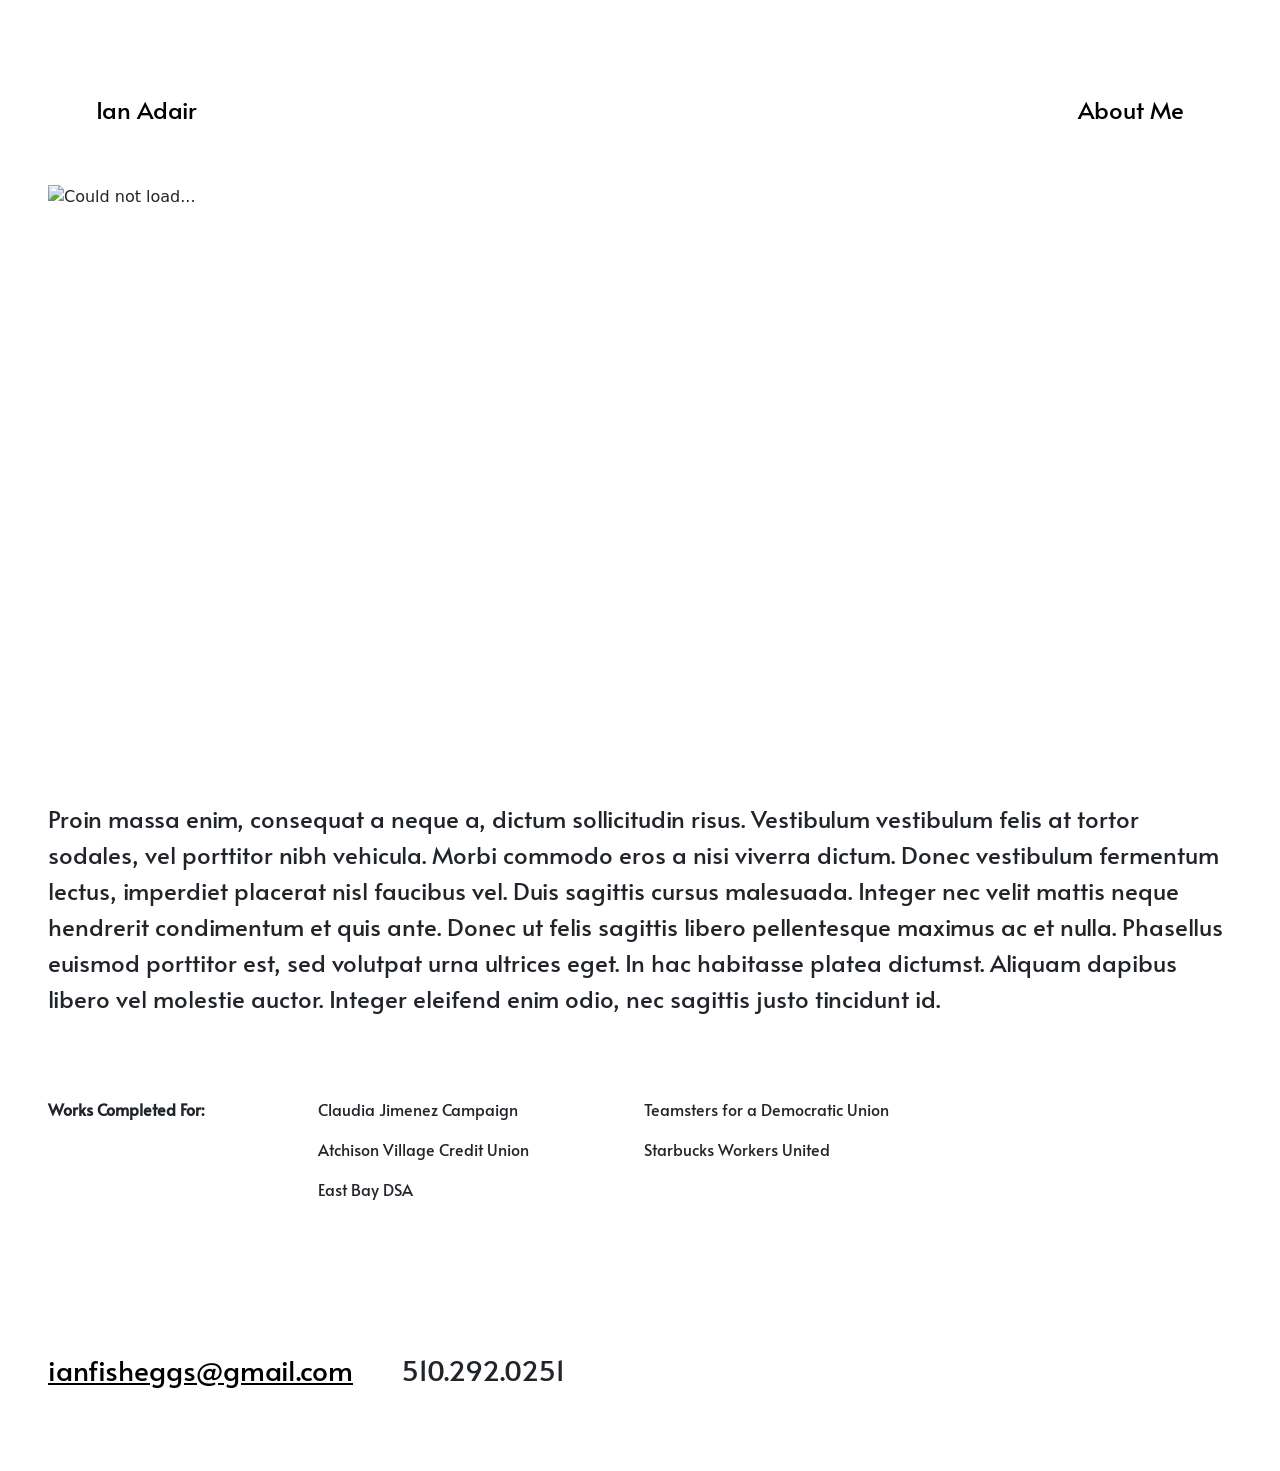
==== about-me.html @ fe826f65 "added new meta desc, worked on image swapping" ====
<!DOCTYPE html>

<html lang="en">
    <head>
        <!--Site Metadata-->
		<meta name="description" 
		content=
		"
		Born and raised in the Bay Area, Ian Adair is a principled progressive organizer with an 
		extensive education in art in addition to years of blue-collar work experience.
		"
		/>
		<meta name="keywords" content="Ian, Adair, Portfolio, About, Description, Biography, Bio"/>
		<meta name="author" content="Ian Adair"/>
		<meta property="og:site_name" content="Ian Adair"/>
		<meta property="og:title" content="Ian Adair | About Me"/>
		<meta property="og:description" 
		content=
		"
		Born and raised in the Bay Area, Ian Adair is a principled progressive organizer with an 
		extensive education in art in addition to years of blue-collar work experience.
		"/>
		<meta property="og:type" content="website"/>
		<meta property="og:url" content="https://ianadair.net"/>
		<meta property="og:image" content="https://ianadair.net/assets/me.jpeg"/>
		<meta property="og:image:type" content="image/jpg"/>
		<meta property="og:image:alt" content="Ian Adair..."/>
		<meta property="og:site_name" content="Ian Adair"/>
		<meta name="twitter:card" content="summary_large_image"/>
		<meta name="twitter:title" content="Ian Adair | About Me"/>
		<meta name="twitter:description" 
		content=
		"
		Born and raised in the Bay Area, Ian Adair is a principled progressive organizer with an 
		extensive education in art in addition to years of blue-collar work experience.
		"/>
		<meta name="twitter:image" content="https://ianadair.net/assets/me.jpeg"/>
		<meta name="twitter:url" content="https://ianadair.net"/>
		<link rel="icon" href="/assets/favicon.ico">
        <!--CSS Linking-->
		<link rel="stylesheet" type="text/css" href="/css/index.css" />
		<!--Fonts-->
		<link rel="preconnect" href="https://fonts.googleapis.com">
		<link rel="preconnect" href="https://fonts.gstatic.com" crossorigin>
		<link href="https://fonts.googleapis.com/css2?family=Alata&display=swap" rel="stylesheet">
		<title>
			Ian Adair | About Me
		</title>    
		<!--Bootstrap Imports-->
		<link href="https://cdn.jsdelivr.net/npm/bootstrap@5.3.3/dist/css/bootstrap.min.css" rel="stylesheet" integrity="sha384-QWTKZyjpPEjISv5WaRU9OFeRpok6YctnYmDr5pNlyT2bRjXh0JMhjY6hW+ALEwIH" crossorigin="anonymous">
        <!--Bootstrap Scripts-->
		<script src="https://cdn.jsdelivr.net/npm/bootstrap@5.3.3/dist/js/bootstrap.bundle.min.js" integrity="sha384-YvpcrYf0tY3lHB60NNkmXc5s9fDVZLESaAA55NDzOxhy9GkcIdslK1eN7N6jIeHz" crossorigin="anonymous"></script>
		<!--Rich Results Schema-->
		<script type="application/ld+json">
			{
				"@context": "https://schema.org",
				"@type": "ProfilePage",
				"mainEntity": {
					"@type": "Person",
					"name": "Ian Adair",
					"description": 
					"Born and raised in the Bay Area, Ian Adair is a principled progressive organizer with an 
					extensive education in art in addition to years of blue-collar work experience.",
					"image": "https://ianadair.net/assets/me.jpeg",
					"sameAs": [
					]
				}
			}
		</script>
		<!--My Scripts-->
		<script type="module" src="/js/show-on-scroll.js"></script>
    </head>
    <body class="p-5">
        <header>
            <div class="h-25 mb-5 px-5 pt-5 pb-1 text-break">
                <nav>
                    <div class="d-flex w-full">
                        <h1 class="font-text fs-4 fw-medium"><a href="/">Ian Adair</a></h1>
                        <h1 class="font-text fs-4 fw-medium ms-auto"><a href="/about-me.html">About Me</a></h1>
                    </div>
                </nav>
            </div>
        </header>
        <div class="mt-5">
            <div class="profile-image-container flex">
                <img class="profile-image h-100 object-fit-contain" src="/assets/me.jpeg" alt="Could not load..."/>
            </div>
            <div class="w-50"></div>
            <div class="py-3">
                <p class="font-text fade-in footer-text-div fs-4 fw-light">
                    Proin massa enim, consequat a neque a, dictum sollicitudin risus. Vestibulum 
                    vestibulum felis at tortor sodales, vel porttitor nibh vehicula. Morbi commodo 
                    eros a nisi viverra dictum. Donec vestibulum fermentum lectus, imperdiet placerat 
                    nisl faucibus vel. Duis sagittis cursus malesuada. Integer nec velit mattis neque 
                    hendrerit condimentum et quis ante. Donec ut felis sagittis libero pellentesque maximus 
                    ac et nulla. Phasellus euismod porttitor est, sed volutpat urna ultrices eget. In hac 
                    habitasse platea dictumst. Aliquam dapibus libero vel molestie auctor. Integer eleifend 
                    enim odio, nec sagittis justo tincidunt id.
                </p>
            </div>
            <div class="fade-in footer-text-div mt-5 h-20 w-100 d-flex flex-row">
                <div class="font-text w-20 fw-bold d-flex flex-column flex-grow-1 align-content-start">
                    Works Completed For:
                </div>
                <div class="w-20 d-flex flex-column flex-grow-1 gap-3">
                    <div class="font-text flex">Claudia Jimenez Campaign</div>
                    <div class="font-text flex">Atchison Village Credit Union</div>
                    <div class="font-text flex">East Bay DSA</div>
                </div>
                <div class="w-20 d-flex flex-column flex-grow-1 gap-3">
                    <div class="font-text flex">Teamsters for a Democratic Union</div>
                    <div class="font-text flex">Starbucks Workers United</div>
				</div>
                <div class="w-20 d-flex flex-column flex-grow-1"></div>
                <div class="w-20 d-flex flex-column flex-grow-1"></div>
            </div>
        </div>
        <footer>
			<div class="fade-in footer-text-div pt-5 pb-3 h-20 w-100 d-flex flex-row text-break justify-content-start gap-5" data-margin="10">
				<div class="d-flex flex-column flex-md-row gap-2 gap-lg-5">
					<a class="font-text text-decoration-underline fs-3 d-flex fw-lighter" href="mailto:ianfisheggs@gmail.com">
						ianfisheggs@gmail.com
					</a>
					<p class="font-text fs-3 fw-lighter d-flex">510.292.0251</p>
				</div>
			</div>
        </footer>
    </body>
</html>
---- css/index.css ----
body {
    opacity: 0;
    animation: fadeIn 0.5s ease 0.3s forwards;
}

.profile-image-container {
    width: 50% !important;
    height: 600px !important;
}

.profile-image {
    justify-self: start !important;
    display: flex;
}

.lower-container {
    margin-top: -60vh;
}

div[data-margin="10"] {
    margin-top: 100px !important;
}

.font-text {
    font-family: 'Alata', sans-serif;
    font-weight: 400;
    font-style: normal;
}

@keyframes fadeIn {
    from { opacity: 0; }
    to { opacity: 1; }
}

a {
    color: black !important;
    text-decoration: none !important;
}

.image-label {
    margin-top: -225px;
}

@media (0px <= width <= 400px) {
    .bg-image-wrapper {
        width: 100% !important;
        height: 250px !important;
    }
    .image-label {
        margin-top: -100px;
    }
}

@media (401px <= width <= 500px) {
    .bg-image-wrapper {
        width: 100% !important;
        height: 300px !important;
    }
    .image-label {
        margin-top: -150px;
    }
}

@media (500px <= width <= 768px) {
    .bg-image-wrapper {
        width: 100% !important;
        height: 500px !important;
    }
    .image-label {
        margin-top: -250px;
    }
}

@media (769px <= width <= 1200px) {
    .bg-image-wrapper {
        width: 40% !important;
        height: 300px !important;
    }
    .image-label {
        margin-top: -150;
    }
}

@media (width >= 1200px) {
    .bg-image-wrapper {
        & > .image-container {
            &[data-imgName="IAN_CONCEPT_ART_COVER"] {
                background-image: url("/assets/traditional-illustration/Amir1.png");
                background-size: 100%;
            }
            &[data-imgName="IAN_DESIGN_COVER"] {
                background-image: url("/assets/digital-illustration/IBEW\ LOCAL\ 6.png");
                background-size: 100%;
            }
            &[data-imgName="IAN_PHOTOGRAPHY_COVER"] {
                background-image: url("/assets/photography/GROUP_PICTURE.png");
                background-size: 100%;
            }
        }
    }
}

.bg-image-wrapper {
    height: 60vh;
    border: 1px solid black;
    width: 500px;
    transition: opacity 0.2s ease-in-out;

    & h1 {
        opacity: 0;
    }

    & > a.image-link > div {
        opacity: 1;
    }

    &:hover {
        & > a.image-link > div {
            transition: opacity 0.2s ease-in-out;
            opacity: 0;
        }
        & h1 {
            opacity: 1;
        }
    }
}

.footer-text-div {
    transition: opacity 1s ease-in-out;
}

@keyframes cycle {
  0%   { opacity: 1; }
  20%  { opacity: 0; }
  100%  { opacity: 0; }
}

cycle-item:nth-child(1) {
    animation: cycle 1.5s linear infinite 0s;
}
cycle-item:nth-child(2) {
    animation: cycle 1.5s linear infinite 0.3s;
}
cycle-item:nth-child(3) {
    animation: cycle 1.5s linear infinite 0.6s;
}
cycle-item:nth-child(4) {
    animation: cycle 1.5s linear infinite 0.9s;
}
cycle-item:nth-child(5) {
    animation: cycle 1.5s linear infinite 1.2s;
}

.image-container {
    width: 100% !important;
    height: 100% !important;
    opacity: 0;
    background-repeat: no-repeat;
    background-position: center;
    background-color: rgba(254, 254, 254, 1);
    cursor: pointer;

    &[data-imgName="IAN_CONCEPT_ART_COVER_1"] {
        background-image: url("/assets/traditional-illustration/Amir1.png");
        background-size: 100%;
    }
    &[data-imgName="IAN_CONCEPT_ART_COVER_2"] {
        background-image: url("/assets/traditional-illustration/Amir\ on\ rock.png");
        background-size: 100%;
    }
    &[data-imgName="IAN_CONCEPT_ART_COVER_3"] {
        background-image: url("/assets/traditional-illustration/IMG_1683.png");
        background-size: 100%;
    }
    &[data-imgName="IAN_CONCEPT_ART_COVER_4"] {
        background-image: url("/assets/traditional-illustration/IMG_1688.png");
        background-size: 100%;
    }
    &[data-imgName="IAN_CONCEPT_ART_COVER_5"] {
        background-image: url("/assets/traditional-illustration/A\,B\,C.png");
        background-size: 100%;
    }
    &[data-imgName="IAN_DESIGN_COVER"] {
        background-image: url("/assets/digital-illustration/IBEW\ LOCAL\ 6.png");
        background-size: 100%;
    }
    &[data-imgName="IAN_PHOTOGRAPHY_COVER"] {
        background-image: url("/assets/photography/GROUP_PICTURE.png");
        background-size: 100%;
    }
}
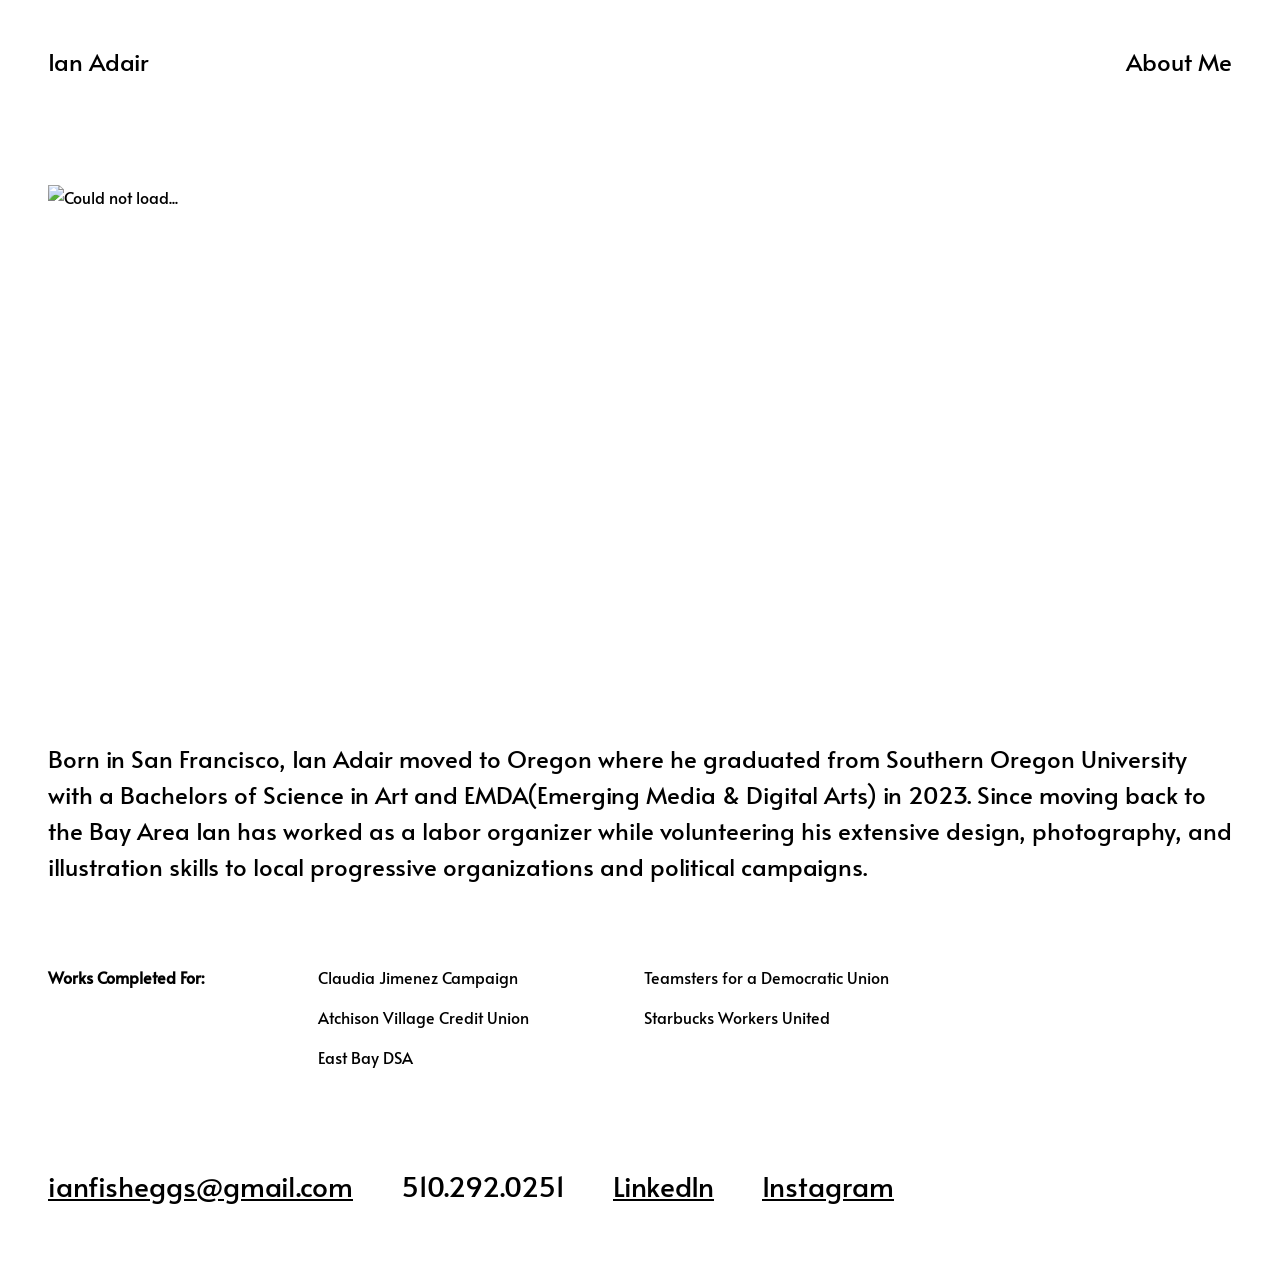
==== commit 52c05782: "got animations for covers working, refactored css" ====
--- a/about-me.html
+++ b/about-me.html
@@ -63,6 +63,8 @@
 					extensive education in art in addition to years of blue-collar work experience.",
 					"image": "https://ianadair.net/assets/me.jpeg",
 					"sameAs": [
+						"https://www.linkedin.com/in/ian-adair-78143824a/",
+						"https://www.instagram.com/loyalaumortstudio/"
 					]
 				}
 			}
@@ -70,7 +72,7 @@
 		<!--My Scripts-->
 		<script type="module" src="/js/show-on-scroll.js"></script>
     </head>
-    <body class="p-5">
+    <body>
         <header>
             <div class="h-25 mb-5 px-5 pt-5 pb-1 text-break">
                 <nav>
@@ -81,47 +83,53 @@
                 </nav>
             </div>
         </header>
-        <div class="mt-5">
-            <div class="profile-image-container flex">
-                <img class="profile-image h-100 object-fit-contain" src="/assets/me.jpeg" alt="Could not load..."/>
-            </div>
-            <div class="w-50"></div>
-            <div class="py-3">
-                <p class="font-text fade-in footer-text-div fs-4 fw-light">
-                    Proin massa enim, consequat a neque a, dictum sollicitudin risus. Vestibulum 
-                    vestibulum felis at tortor sodales, vel porttitor nibh vehicula. Morbi commodo 
-                    eros a nisi viverra dictum. Donec vestibulum fermentum lectus, imperdiet placerat 
-                    nisl faucibus vel. Duis sagittis cursus malesuada. Integer nec velit mattis neque 
-                    hendrerit condimentum et quis ante. Donec ut felis sagittis libero pellentesque maximus 
-                    ac et nulla. Phasellus euismod porttitor est, sed volutpat urna ultrices eget. In hac 
-                    habitasse platea dictumst. Aliquam dapibus libero vel molestie auctor. Integer eleifend 
-                    enim odio, nec sagittis justo tincidunt id.
-                </p>
-            </div>
-            <div class="fade-in footer-text-div mt-5 h-20 w-100 d-flex flex-row">
-                <div class="font-text w-20 fw-bold d-flex flex-column flex-grow-1 align-content-start">
-                    Works Completed For:
-                </div>
-                <div class="w-20 d-flex flex-column flex-grow-1 gap-3">
-                    <div class="font-text flex">Claudia Jimenez Campaign</div>
-                    <div class="font-text flex">Atchison Village Credit Union</div>
-                    <div class="font-text flex">East Bay DSA</div>
-                </div>
-                <div class="w-20 d-flex flex-column flex-grow-1 gap-3">
-                    <div class="font-text flex">Teamsters for a Democratic Union</div>
-                    <div class="font-text flex">Starbucks Workers United</div>
+		<main>
+			<div class="p-5 mt-5">
+				<div class="profile-image-container flex">
+					<img class="profile-image d-flex h-100 object-fit-contain" src="/assets/me.jpeg" alt="Could not load..."/>
 				</div>
-                <div class="w-20 d-flex flex-column flex-grow-1"></div>
-                <div class="w-20 d-flex flex-column flex-grow-1"></div>
-            </div>
-        </div>
+				<div class="w-50"></div>
+				<div class="py-3">
+					<p class="font-text fade-in footer-text-div fs-4 fw-light">
+						Born in San Francisco, Ian Adair moved to Oregon where he graduated from 
+						Southern Oregon University with a Bachelors of Science in Art and 
+						EMDA(Emerging Media & Digital Arts) in 2023. Since moving back to 
+						the Bay Area Ian has worked as a labor organizer while volunteering 
+						his extensive design, photography, and illustration skills to local 
+						progressive organizations and political campaigns.
+					</p>
+				</div>
+				<div class="fade-in footer-text-div mt-5 h-20 w-100 d-flex flex-row">
+					<div class="font-text w-20 fw-bold d-flex flex-column flex-grow-1 align-content-start">
+						Works Completed For:
+					</div>
+					<div class="w-20 d-flex flex-column flex-grow-1 gap-3">
+						<div class="font-text flex">Claudia Jimenez Campaign</div>
+						<div class="font-text flex">Atchison Village Credit Union</div>
+						<div class="font-text flex">East Bay DSA</div>
+					</div>
+					<div class="w-20 d-flex flex-column flex-grow-1 gap-3">
+						<div class="font-text flex">Teamsters for a Democratic Union</div>
+						<div class="font-text flex">Starbucks Workers United</div>
+					</div>
+					<div class="w-20 d-flex flex-column flex-grow-1"></div>
+					<div class="w-20 d-flex flex-column flex-grow-1"></div>
+				</div>
+			</div>
+		</main>
         <footer>
-			<div class="fade-in footer-text-div pt-5 pb-3 h-20 w-100 d-flex flex-row text-break justify-content-start gap-5" data-margin="10">
+			<div class="fade-in footer-text-div p-5 h-20 w-100 d-flex flex-row text-break justify-content-start gap-5" data-margin="10">
 				<div class="d-flex flex-column flex-md-row gap-2 gap-lg-5">
 					<a class="font-text text-decoration-underline fs-3 d-flex fw-lighter" href="mailto:ianfisheggs@gmail.com">
 						ianfisheggs@gmail.com
 					</a>
 					<p class="font-text fs-3 fw-lighter d-flex">510.292.0251</p>
+					<a class="font-text text-decoration-underline fs-3 d-flex fw-lighter" href="https://www.linkedin.com/in/ian-adair-78143824a/">
+						LinkedIn
+					</a>
+					<a class="font-text text-decoration-underline fs-3 d-flex fw-lighter" href="https://www.instagram.com/loyalaumortstudio/">
+						Instagram
+					</a>
 				</div>
 			</div>
         </footer>
--- a/css/index.css
+++ b/css/index.css
@@ -1,154 +1,30 @@
+:root {
+    --image-height: 60vh;
+    --image-width: 500px;
+    --text-color: black;
+    --font-weight: 400;
+    --font-family: 'Alata', sans-serif;
+}
+
+a {
+    text-decoration: none !important;
+}
+
+body * {
+    color: var(--text-color) !important;
+    font-weight: var(--font-weight);
+    font-family: var(--font-family);
+}
+
+@keyframes fadeIn {
+    0% { opacity: 0; }
+    20% {opacity: 0; }
+    100% { opacity: 1; }
+}
+
 body {
     opacity: 0;
-    animation: fadeIn 0.5s ease 0.3s forwards;
-}
-
-.profile-image-container {
-    width: 50% !important;
-    height: 600px !important;
-}
-
-.profile-image {
-    justify-self: start !important;
-    display: flex;
-}
-
-.lower-container {
-    margin-top: -60vh;
-}
-
-div[data-margin="10"] {
-    margin-top: 100px !important;
-}
-
-.font-text {
-    font-family: 'Alata', sans-serif;
-    font-weight: 400;
-    font-style: normal;
-}
-
-@keyframes fadeIn {
-    from { opacity: 0; }
-    to { opacity: 1; }
-}
-
-a {
-    color: black !important;
-    text-decoration: none !important;
-}
-
-.image-label {
-    margin-top: -225px;
-}
-
-@media (0px <= width <= 400px) {
-    .bg-image-wrapper {
-        width: 100% !important;
-        height: 250px !important;
-    }
-    .image-label {
-        margin-top: -100px;
-    }
-}
-
-@media (401px <= width <= 500px) {
-    .bg-image-wrapper {
-        width: 100% !important;
-        height: 300px !important;
-    }
-    .image-label {
-        margin-top: -150px;
-    }
-}
-
-@media (500px <= width <= 768px) {
-    .bg-image-wrapper {
-        width: 100% !important;
-        height: 500px !important;
-    }
-    .image-label {
-        margin-top: -250px;
-    }
-}
-
-@media (769px <= width <= 1200px) {
-    .bg-image-wrapper {
-        width: 40% !important;
-        height: 300px !important;
-    }
-    .image-label {
-        margin-top: -150;
-    }
-}
-
-@media (width >= 1200px) {
-    .bg-image-wrapper {
-        & > .image-container {
-            &[data-imgName="IAN_CONCEPT_ART_COVER"] {
-                background-image: url("/assets/traditional-illustration/Amir1.png");
-                background-size: 100%;
-            }
-            &[data-imgName="IAN_DESIGN_COVER"] {
-                background-image: url("/assets/digital-illustration/IBEW\ LOCAL\ 6.png");
-                background-size: 100%;
-            }
-            &[data-imgName="IAN_PHOTOGRAPHY_COVER"] {
-                background-image: url("/assets/photography/GROUP_PICTURE.png");
-                background-size: 100%;
-            }
-        }
-    }
-}
-
-.bg-image-wrapper {
-    height: 60vh;
-    border: 1px solid black;
-    width: 500px;
-    transition: opacity 0.2s ease-in-out;
-
-    & h1 {
-        opacity: 0;
-    }
-
-    & > a.image-link > div {
-        opacity: 1;
-    }
-
-    &:hover {
-        & > a.image-link > div {
-            transition: opacity 0.2s ease-in-out;
-            opacity: 0;
-        }
-        & h1 {
-            opacity: 1;
-        }
-    }
-}
-
-.footer-text-div {
-    transition: opacity 1s ease-in-out;
-}
-
-@keyframes cycle {
-  0%   { opacity: 1; }
-  20%  { opacity: 0; }
-  100%  { opacity: 0; }
-}
-
-cycle-item:nth-child(1) {
-    animation: cycle 1.5s linear infinite 0s;
-}
-cycle-item:nth-child(2) {
-    animation: cycle 1.5s linear infinite 0.3s;
-}
-cycle-item:nth-child(3) {
-    animation: cycle 1.5s linear infinite 0.6s;
-}
-cycle-item:nth-child(4) {
-    animation: cycle 1.5s linear infinite 0.9s;
-}
-cycle-item:nth-child(5) {
-    animation: cycle 1.5s linear infinite 1.2s;
+    animation: fadeIn 0.3s ease 0.3s forwards;
 }
 
 .image-container {
@@ -159,33 +35,177 @@
     background-position: center;
     background-color: rgba(254, 254, 254, 1);
     cursor: pointer;
-
-    &[data-imgName="IAN_CONCEPT_ART_COVER_1"] {
+}
+
+.image-container[data-imgSection="traditional-illustration"] {
+
+    &[data-imgName="IAN_TRADITIONAL_ILLUSTRATION_COVER_1"] {
         background-image: url("/assets/traditional-illustration/Amir1.png");
         background-size: 100%;
     }
-    &[data-imgName="IAN_CONCEPT_ART_COVER_2"] {
+    &[data-imgName="IAN_TRADITIONAL_ILLUSTRATION_COVER_2"] {
         background-image: url("/assets/traditional-illustration/Amir\ on\ rock.png");
         background-size: 100%;
     }
-    &[data-imgName="IAN_CONCEPT_ART_COVER_3"] {
+    &[data-imgName="IAN_TRADITIONAL_ILLUSTRATION_COVER_3"] {
         background-image: url("/assets/traditional-illustration/IMG_1683.png");
-        background-size: 100%;
-    }
-    &[data-imgName="IAN_CONCEPT_ART_COVER_4"] {
+        background-size: 60%;
+    }
+    &[data-imgName="IAN_TRADITIONAL_ILLUSTRATION_COVER_4"] {
         background-image: url("/assets/traditional-illustration/IMG_1688.png");
         background-size: 100%;
     }
-    &[data-imgName="IAN_CONCEPT_ART_COVER_5"] {
+    &[data-imgName="IAN_TRADITIONAL_ILLUSTRATION_COVER_5"] {
         background-image: url("/assets/traditional-illustration/A\,B\,C.png");
         background-size: 100%;
     }
-    &[data-imgName="IAN_DESIGN_COVER"] {
+}
+
+.image-container[data-imgSection="photography"] {
+
+    &[data-imgName="IAN_PHOTOGRAPHY_COVER_1"] {
+        background-image: url("/assets/photography/GROUP_PICTURE.png");
+        background-size: 100%;
+    }
+    &[data-imgName="IAN_PHOTOGRAPHY_COVER_2"] {
+        background-image: url("/assets/photography/IMG_3267.JPG");
+        background-size: 100%;
+    }
+    &[data-imgName="IAN_PHOTOGRAPHY_COVER_3"] {
+        background-image: url("/assets/photography/IMG_3667.JPG");
+        background-size: 100%;
+    }
+    &[data-imgName="IAN_PHOTOGRAPHY_COVER_4"] {
+        background-image: url("/assets/photography/CLAUDIA.png");
+        background-size: 100%;
+    }
+    &[data-imgName="IAN_PHOTOGRAPHY_COVER_5"] {
+        background-image: url("/assets/photography/IMG_3274.JPG");
+        background-size: 100%;
+    }
+}
+
+.image-container[data-imgSection="digital-illustration"] {
+
+    &[data-imgName="IAN_DIGITAL_ILLUSTRATION_COVER_1"] {
         background-image: url("/assets/digital-illustration/IBEW\ LOCAL\ 6.png");
         background-size: 100%;
     }
-    &[data-imgName="IAN_PHOTOGRAPHY_COVER"] {
-        background-image: url("/assets/photography/GROUP_PICTURE.png");
-        background-size: 100%;
-    }
+    &[data-imgName="IAN_DIGITAL_ILLUSTRATION_COVER_2"] {
+        background-image: url("/assets/digital-illustration/Loyal\ Au\ Mort\ Logo.png");
+        background-size: 100%;
+    }
+    &[data-imgName="IAN_DIGITAL_ILLUSTRATION_COVER_3"] {
+        background-image: url("/assets/digital-illustration/Mt.\ Shasta\ Stamp.png");
+        background-size: 100%;
+    }
+    &[data-imgName="IAN_DIGITAL_ILLUSTRATION_COVER_4"] {
+        background-image: url("/assets/digital-illustration/EBDSA\ Tear\ Gas\ Control\ Icon\ Portfolio.png");
+        background-size: 90%;
+    }
+    &[data-imgName="IAN_DIGITAL_ILLUSTRATION_COVER_5"] {
+        background-image: url("/assets/digital-illustration/Amy\ Hiett\ Logo.png");
+        background-size: 100%;
+    }
+}
+
+.bg-image-wrapper {
+    height: var(--image-height);
+    background-color: white !important;
+    width: 500px;
+    transition: opacity 0.2s ease-in-out;
+
+    & h1 {
+        opacity: 0;
+    }
+
+    & > a.image-link > div {
+        opacity: 1;
+    }
+
+    &:hover {
+        & > a.image-link > div.image-container {
+            transition: opacity 0.3s ease-in-out !important;
+            opacity: 0 !important;
+
+            &.cycle-item {
+                animation-play-state: paused;
+            }
+        }
+        & h1.image-label {
+            opacity: 1;
+            transition: opacity 0.3s ease-in-out !important;
+        }
+    }
+}
+
+@keyframes cycle {
+  0%   { opacity: 1; }
+  20%  { opacity: 0; }
+  100%  { opacity: 0; }
+}
+
+.cycle-item {
+    animation-name: cycle;
+    animation-duration: 1.5s;
+    animation-timing-function: step-end;
+    animation-iteration-count: infinite;
+}
+
+.cycle-item:nth-child(1) {
+    animation-delay: 0.0s;
+}
+.cycle-item:nth-child(2) {
+    animation-delay: 0.3s;
+}
+.cycle-item:nth-child(3) {
+    animation-delay: 0.6s;
+}
+.cycle-item:nth-child(4) {
+    animation-delay: 0.9s;
+}
+.cycle-item:nth-child(5) {
+    animation-delay: 1.2s;
+}
+
+.lower-container {
+    margin-top: calc(var(--image-height) * -1);
+}
+
+.image-label {
+    margin-top: calc(var(--image-height) * -1);
+    height: 100% !important;
+    width: 100% !important;
+    background-color: white;
+    transition: opacity 0.3s ease-in-out !important;
+}
+
+/* applies to all *except* /index.html */
+.display-image-container {
+    width: 100% !important;
+    height: 100% !important;
+    opacity: 1;
+    background-repeat: no-repeat;
+    background-position: center;
+    background-color: rgba(254, 254, 254, 1);
+    cursor: pointer;
+}
+
+.display-image-wrapper {
+    height: 60vh;
+    width: 500px;
+    transition: opacity 0.3s ease-in-out, transform 0.5s ease-in-out;
+    opacity: 0;
+    transform: translateY(20px);
+
+}
+
+/* /about-me.html */
+.profile-image-container {
+    height: var(--image-height) !important;
+}
+
+/* all */
+.footer-text-div {
+    transition: opacity 1s ease-in-out;
 }
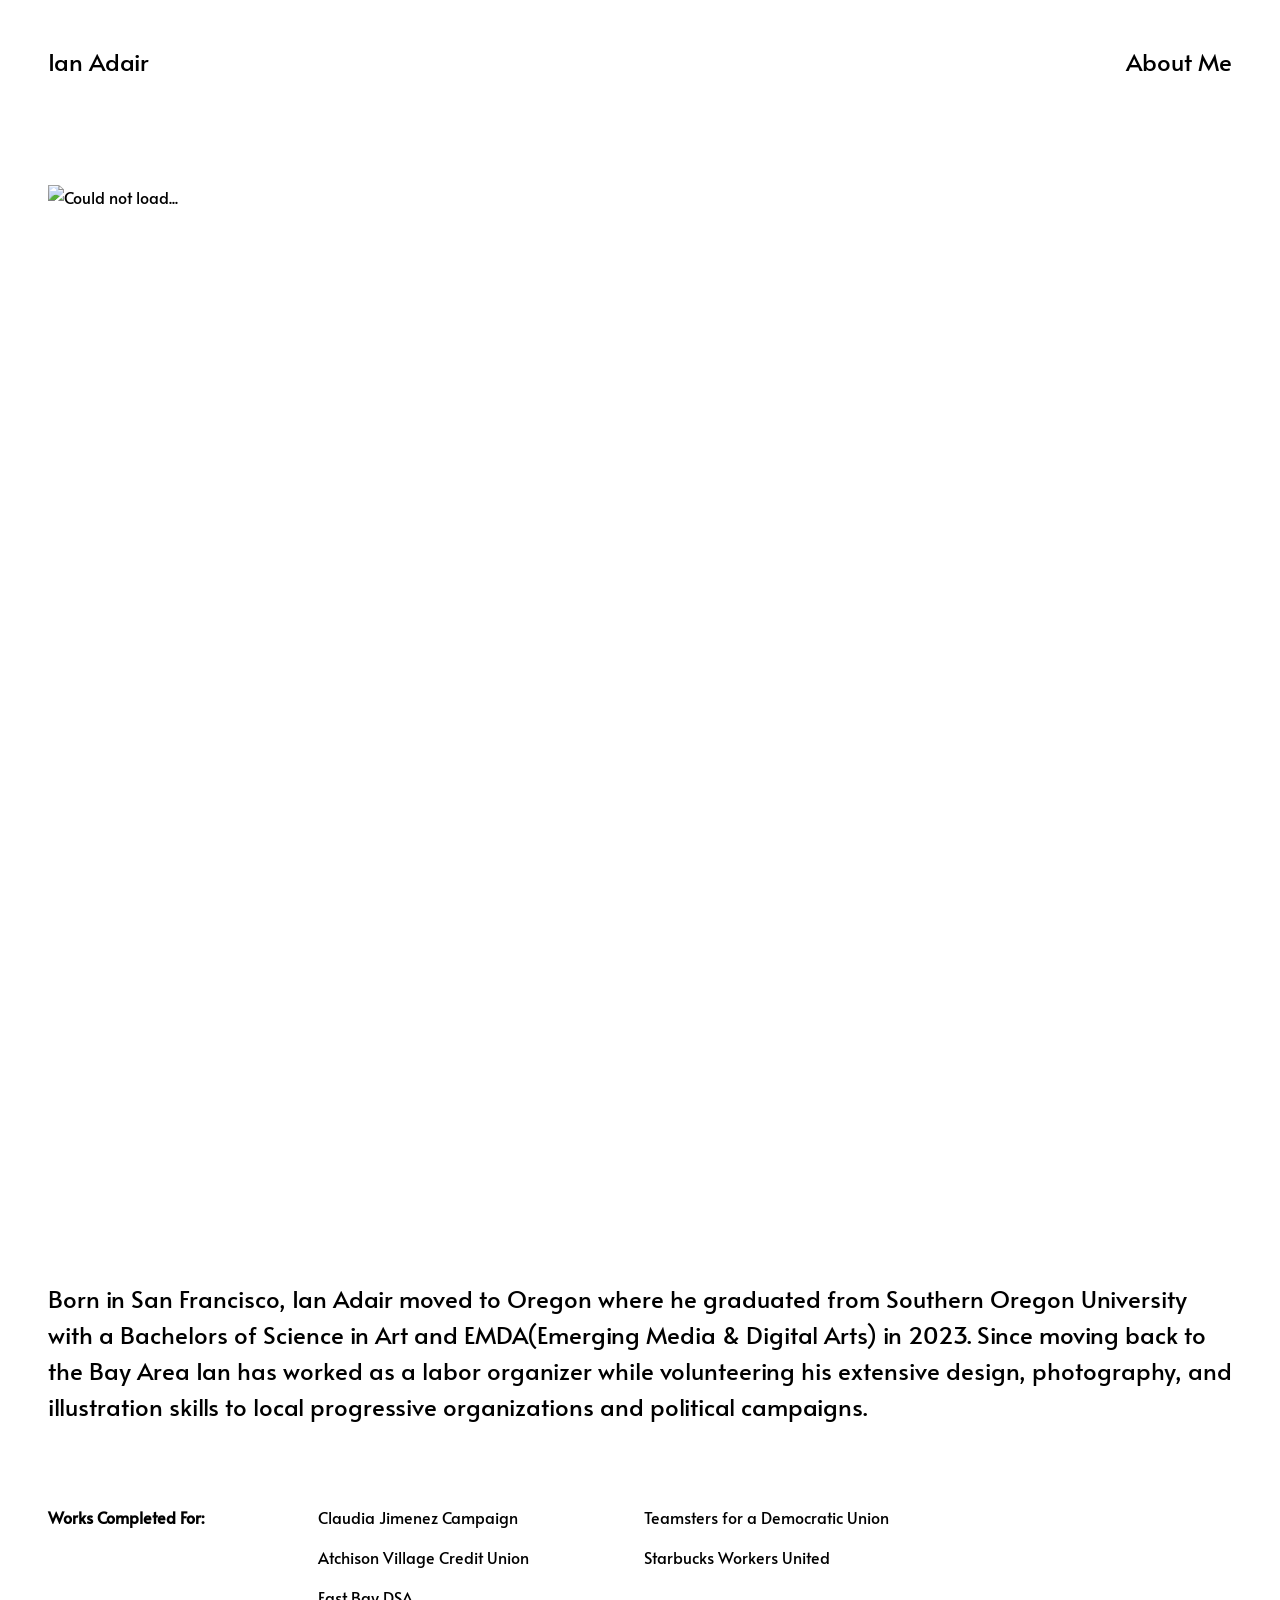
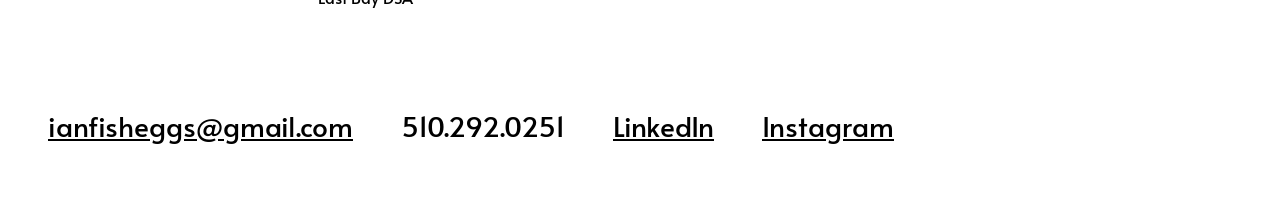
==== commit 232017c2: "resized home page images" ====
--- a/about-me.html
+++ b/about-me.html
@@ -38,7 +38,8 @@
 		<meta name="twitter:url" content="https://ianadair.net"/>
 		<link rel="icon" href="/assets/favicon.ico">
         <!--CSS Linking-->
-		<link rel="stylesheet" type="text/css" href="/css/index.css" />
+		<link rel="stylesheet" type="text/css" href="/css/index.css"/>
+		<link rel="stylesheet" type="text/css" href="/css/media-queries.css"/>
 		<!--Fonts-->
 		<link rel="preconnect" href="https://fonts.googleapis.com">
 		<link rel="preconnect" href="https://fonts.gstatic.com" crossorigin>
--- a/css/index.css
+++ b/css/index.css
@@ -1,9 +1,17 @@
 :root {
     --image-height: 60vh;
-    --image-width: 500px;
+    --image-width: 50vw;
+    --me-photo-image-height: 120vh;
     --text-color: black;
     --font-weight: 400;
     --font-family: 'Alata', sans-serif;
+
+    --modal-elements-display: none;
+    --modal-background-image: url("");
+
+    --modal-image-height: 60vh;
+    --modal-image-width: 50vw;
+    --document-overflow-mode: scroll;
 }
 
 a {
@@ -25,6 +33,7 @@
 body {
     opacity: 0;
     animation: fadeIn 0.3s ease 0.3s forwards;
+    overflow: var(--document-overflow-mode)
 }
 
 .image-container {
@@ -180,6 +189,48 @@
     transition: opacity 0.3s ease-in-out !important;
 }
 
+/* modal zoom-in */
+.modal-overlay {
+    width: 100% !important;
+    height: 100% !important;
+    z-index: 3 !important;
+    position: fixed;
+    top: 0;
+    left: 0;
+    opacity: 0.8;
+    background-color: white !important;
+    display: var(--modal-elements-display);
+}
+
+.modal-image {
+    width: var(--modal-image-width) !important;
+    height: var(--modal-image-height) !important;
+    z-index: 3 !important;
+    position: fixed;
+    top: calc((100vh - var(--modal-image-height)) / 2);
+    left: calc((100vw - var(--modal-image-width)) / 2);
+    opacity: 1;
+    background-image: var(--modal-background-image);
+    background-repeat: no-repeat;
+    background-position: center;
+    background-size: 50%;
+    display: var(--modal-elements-display);
+
+}
+
+.modal-remove {
+    position: fixed;
+    right: 0;
+    top: 0;
+    opacity: 1;
+    z-index: 3;
+    display: var(--modal-elements-display);
+    
+    &:hover {
+        cursor: pointer;
+    }
+}
+
 /* applies to all *except* /index.html */
 .display-image-container {
     width: 100% !important;
@@ -188,7 +239,7 @@
     background-repeat: no-repeat;
     background-position: center;
     background-color: rgba(254, 254, 254, 1);
-    cursor: pointer;
+    cursor: zoom-in;
 }
 
 .display-image-wrapper {
@@ -202,7 +253,7 @@
 
 /* /about-me.html */
 .profile-image-container {
-    height: var(--image-height) !important;
+    height: var(--me-photo-image-height) !important;
 }
 
 /* all */
--- a/css/media-queries.css
+++ b/css/media-queries.css
@@ -0,0 +1,7 @@
+
+
+@media (width >= 2500px) {
+    :root {
+        --image-width: 1000px !important;
+    }
+}
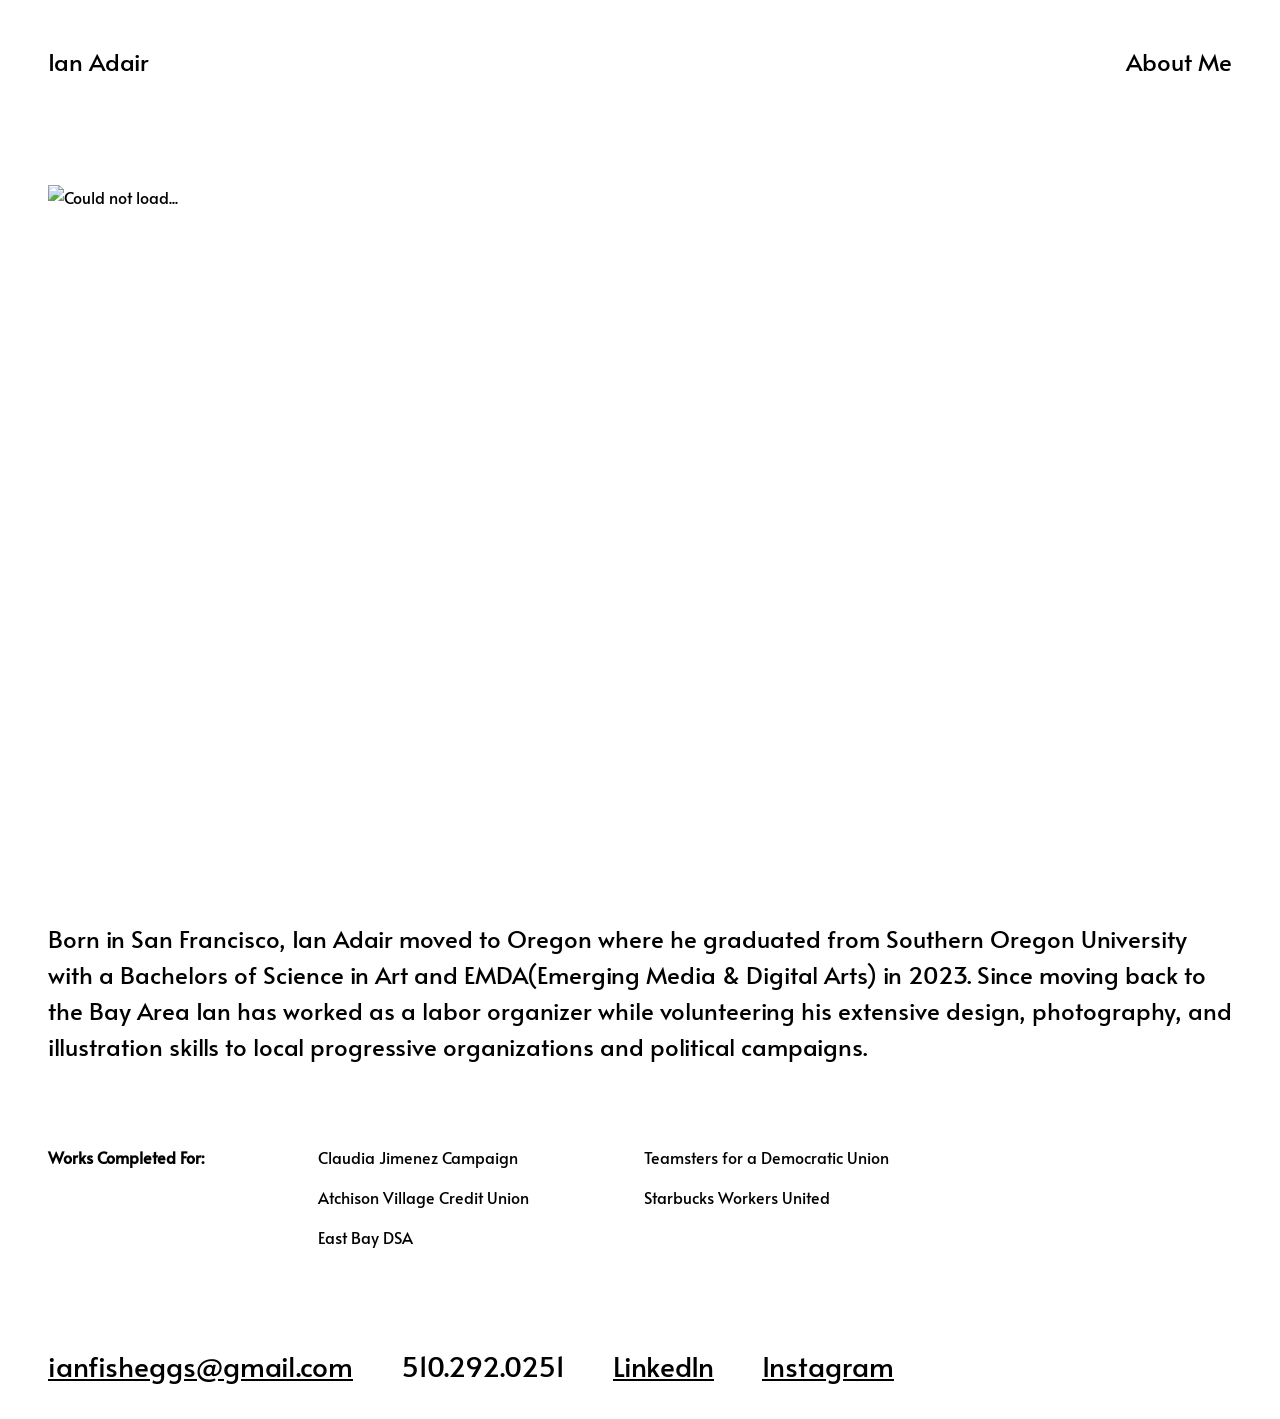
==== commit c64a5448: "resized about me image and changed some wrapping on the footers" ====
--- a/about-me.html
+++ b/about-me.html
@@ -119,16 +119,16 @@
 			</div>
 		</main>
         <footer>
-			<div class="fade-in footer-text-div p-5 h-20 w-100 d-flex flex-row text-break justify-content-start gap-5" data-margin="10">
-				<div class="d-flex flex-column flex-md-row gap-2 gap-lg-5">
-					<a class="font-text text-decoration-underline fs-3 d-flex fw-lighter" href="mailto:ianfisheggs@gmail.com">
+			<div class="fade-in footer-text-div px-5 pt-5 pb-3 h-20 w-100 d-flex flex-column text-break justify-content-start gap-5">
+				<div class="d-flex flex-wrap flex-row gap-2 gap-lg-5">
+					<a class="text-break text-decoration-underline fs-3 d-inline-flex fw-lighter" href="mailto:ianfisheggs@gmail.com">
 						ianfisheggs@gmail.com
 					</a>
-					<p class="font-text fs-3 fw-lighter d-flex">510.292.0251</p>
-					<a class="font-text text-decoration-underline fs-3 d-flex fw-lighter" href="https://www.linkedin.com/in/ian-adair-78143824a/">
+					<p class="fs-3 fw-lighter text-break d-inline-flex">510.292.0251</p>
+					<a class="text-break text-decoration-underline fs-3 d-inline-flex fw-lighter" href="https://www.linkedin.com/in/ian-adair-78143824a/">
 						LinkedIn
 					</a>
-					<a class="font-text text-decoration-underline fs-3 d-flex fw-lighter" href="https://www.instagram.com/loyalaumortstudio/">
+					<a class="text-break text-decoration-underline fs-3 d-inline-flex fw-lighter" href="https://www.instagram.com/loyalaumortstudio/">
 						Instagram
 					</a>
 				</div>
--- a/css/index.css
+++ b/css/index.css
@@ -1,7 +1,7 @@
 :root {
     --image-height: 60vh;
-    --image-width: 50vw;
-    --me-photo-image-height: 120vh;
+    --image-width: 500px;
+    --me-photo-image-height: 80vh;
     --text-color: black;
     --font-weight: 400;
     --font-family: 'Alata', sans-serif;
@@ -9,9 +9,17 @@
     --modal-elements-display: none;
     --modal-background-image: url("");
 
-    --modal-image-height: 60vh;
-    --modal-image-width: 50vw;
+    --image-swap-time-on-screen: 0.5s;
+
     --document-overflow-mode: scroll;
+
+    --initial-fade-in-time: 0.3s;
+    --display-image-fade-in-time: 0.3s;
+
+    --modal-scaling-multiplier: 5;
+
+    --modal-image-width: clamp(var(--image-width), calc(var(--image-width) * var(--modal-scaling-multiplier)), 100%);
+    --modal-image-height: clamp(var(--image-height), calc(var(--image-height) * var(--modal-scaling-multiplier)), 100%);
 }
 
 a {
@@ -32,7 +40,7 @@
 
 body {
     opacity: 0;
-    animation: fadeIn 0.3s ease 0.3s forwards;
+    animation: fadeIn var(--initial-fade-in-time) ease 0.3s forwards;
     overflow: var(--document-overflow-mode)
 }
 
@@ -49,47 +57,47 @@
 .image-container[data-imgSection="traditional-illustration"] {
 
     &[data-imgName="IAN_TRADITIONAL_ILLUSTRATION_COVER_1"] {
-        background-image: url("/assets/traditional-illustration/Amir1.png");
+        background-image: url("/assets/traditional-illustration/SNIPER.png");
         background-size: 100%;
     }
     &[data-imgName="IAN_TRADITIONAL_ILLUSTRATION_COVER_2"] {
-        background-image: url("/assets/traditional-illustration/Amir\ on\ rock.png");
+        background-image: url("/assets/traditional-illustration/SCARY_FAIRY.png");
         background-size: 100%;
     }
     &[data-imgName="IAN_TRADITIONAL_ILLUSTRATION_COVER_3"] {
-        background-image: url("/assets/traditional-illustration/IMG_1683.png");
+        background-image: url("/assets/traditional-illustration/CLICKER.png");
         background-size: 60%;
     }
     &[data-imgName="IAN_TRADITIONAL_ILLUSTRATION_COVER_4"] {
-        background-image: url("/assets/traditional-illustration/IMG_1688.png");
+        background-image: url("/assets/traditional-illustration/MACY.png");
         background-size: 100%;
     }
     &[data-imgName="IAN_TRADITIONAL_ILLUSTRATION_COVER_5"] {
-        background-image: url("/assets/traditional-illustration/A\,B\,C.png");
-        background-size: 100%;
+        background-image: url("/assets/traditional-illustration/MANDO.png");
+        background-size: 60%;
     }
 }
 
 .image-container[data-imgSection="photography"] {
 
     &[data-imgName="IAN_PHOTOGRAPHY_COVER_1"] {
-        background-image: url("/assets/photography/GROUP_PICTURE.png");
+        background-image: url("/assets/photography/CLAUDIA_SPEECH.JPG");
         background-size: 100%;
     }
     &[data-imgName="IAN_PHOTOGRAPHY_COVER_2"] {
-        background-image: url("/assets/photography/IMG_3267.JPG");
+        background-image: url("/assets/photography/ROCK_CLIMBING.jpg");
         background-size: 100%;
     }
     &[data-imgName="IAN_PHOTOGRAPHY_COVER_3"] {
-        background-image: url("/assets/photography/IMG_3667.JPG");
+        background-image: url("/assets/photography/SNOWY_PEAK_FENCE.JPG");
         background-size: 100%;
     }
     &[data-imgName="IAN_PHOTOGRAPHY_COVER_4"] {
-        background-image: url("/assets/photography/CLAUDIA.png");
-        background-size: 100%;
+        background-image: url("/assets/photography/OBELISK.JPG");
+        background-size: 80%;
     }
     &[data-imgName="IAN_PHOTOGRAPHY_COVER_5"] {
-        background-image: url("/assets/photography/IMG_3274.JPG");
+        background-image: url("/assets/photography/DIRTY_FRUIT.JPG");
         background-size: 100%;
     }
 }
@@ -97,31 +105,31 @@
 .image-container[data-imgSection="digital-illustration"] {
 
     &[data-imgName="IAN_DIGITAL_ILLUSTRATION_COVER_1"] {
-        background-image: url("/assets/digital-illustration/IBEW\ LOCAL\ 6.png");
+        background-image: url("/assets/digital-illustration/AMIR_POSE_1.png");
         background-size: 100%;
     }
     &[data-imgName="IAN_DIGITAL_ILLUSTRATION_COVER_2"] {
-        background-image: url("/assets/digital-illustration/Loyal\ Au\ Mort\ Logo.png");
+        background-image: url("/assets/digital-illustration/TEAM_LINEUP.png");
         background-size: 100%;
     }
     &[data-imgName="IAN_DIGITAL_ILLUSTRATION_COVER_3"] {
-        background-image: url("/assets/digital-illustration/Mt.\ Shasta\ Stamp.png");
+        background-image: url("/assets/digital-illustration/SBWU_LOGO.png");
         background-size: 100%;
     }
     &[data-imgName="IAN_DIGITAL_ILLUSTRATION_COVER_4"] {
-        background-image: url("/assets/digital-illustration/EBDSA\ Tear\ Gas\ Control\ Icon\ Portfolio.png");
-        background-size: 90%;
+        background-image: url("/assets/digital-illustration/VANGUARD.png");
+        background-size: 60%;
     }
     &[data-imgName="IAN_DIGITAL_ILLUSTRATION_COVER_5"] {
-        background-image: url("/assets/digital-illustration/Amy\ Hiett\ Logo.png");
-        background-size: 100%;
+        background-image: url("/assets/digital-illustration/DSA_POSTER.png");
+        background-size: 60%;
     }
 }
 
 .bg-image-wrapper {
     height: var(--image-height);
     background-color: white !important;
-    width: 500px;
+    width: var(--image-width);
     transition: opacity 0.2s ease-in-out;
 
     & h1 {
@@ -156,7 +164,7 @@
 
 .cycle-item {
     animation-name: cycle;
-    animation-duration: 1.5s;
+    animation-duration: calc(var(--image-swap-time-on-screen) * 5);
     animation-timing-function: step-end;
     animation-iteration-count: infinite;
 }
@@ -165,16 +173,16 @@
     animation-delay: 0.0s;
 }
 .cycle-item:nth-child(2) {
-    animation-delay: 0.3s;
+    animation-delay: var(--image-swap-time-on-screen);
 }
 .cycle-item:nth-child(3) {
-    animation-delay: 0.6s;
+    animation-delay: calc(var(--image-swap-time-on-screen) * 2);
 }
 .cycle-item:nth-child(4) {
-    animation-delay: 0.9s;
+    animation-delay: calc(var(--image-swap-time-on-screen) * 3);
 }
 .cycle-item:nth-child(5) {
-    animation-delay: 1.2s;
+    animation-delay: calc(var(--image-swap-time-on-screen) * 4);
 }
 
 .lower-container {
@@ -210,10 +218,6 @@
     top: calc((100vh - var(--modal-image-height)) / 2);
     left: calc((100vw - var(--modal-image-width)) / 2);
     opacity: 1;
-    background-image: var(--modal-background-image);
-    background-repeat: no-repeat;
-    background-position: center;
-    background-size: 50%;
     display: var(--modal-elements-display);
 
 }
@@ -225,6 +229,34 @@
     opacity: 1;
     z-index: 3;
     display: var(--modal-elements-display);
+    
+    &:hover {
+        cursor: pointer;
+    }
+}
+
+.modal-previous {
+    position: fixed;
+    left: 0;
+    top: 50%;
+    opacity: 1;
+    z-index: 3;
+    display: var(--modal-elements-display);
+    user-select: none;
+    
+    &:hover {
+        cursor: pointer;
+    }
+}
+
+.modal-next {
+    position: fixed;
+    right: 0;
+    top: 50%;
+    opacity: 1;
+    z-index: 3;
+    display: var(--modal-elements-display);
+    user-select: none;
     
     &:hover {
         cursor: pointer;
@@ -243,9 +275,9 @@
 }
 
 .display-image-wrapper {
-    height: 60vh;
-    width: 500px;
-    transition: opacity 0.3s ease-in-out, transform 0.5s ease-in-out;
+    height: var(--image-height);
+    width: var(--image-width);
+    transition: opacity var(--display-image-fade-in-time) ease-in-out, transform 0.5s ease-in-out;
     opacity: 0;
     transform: translateY(20px);
 
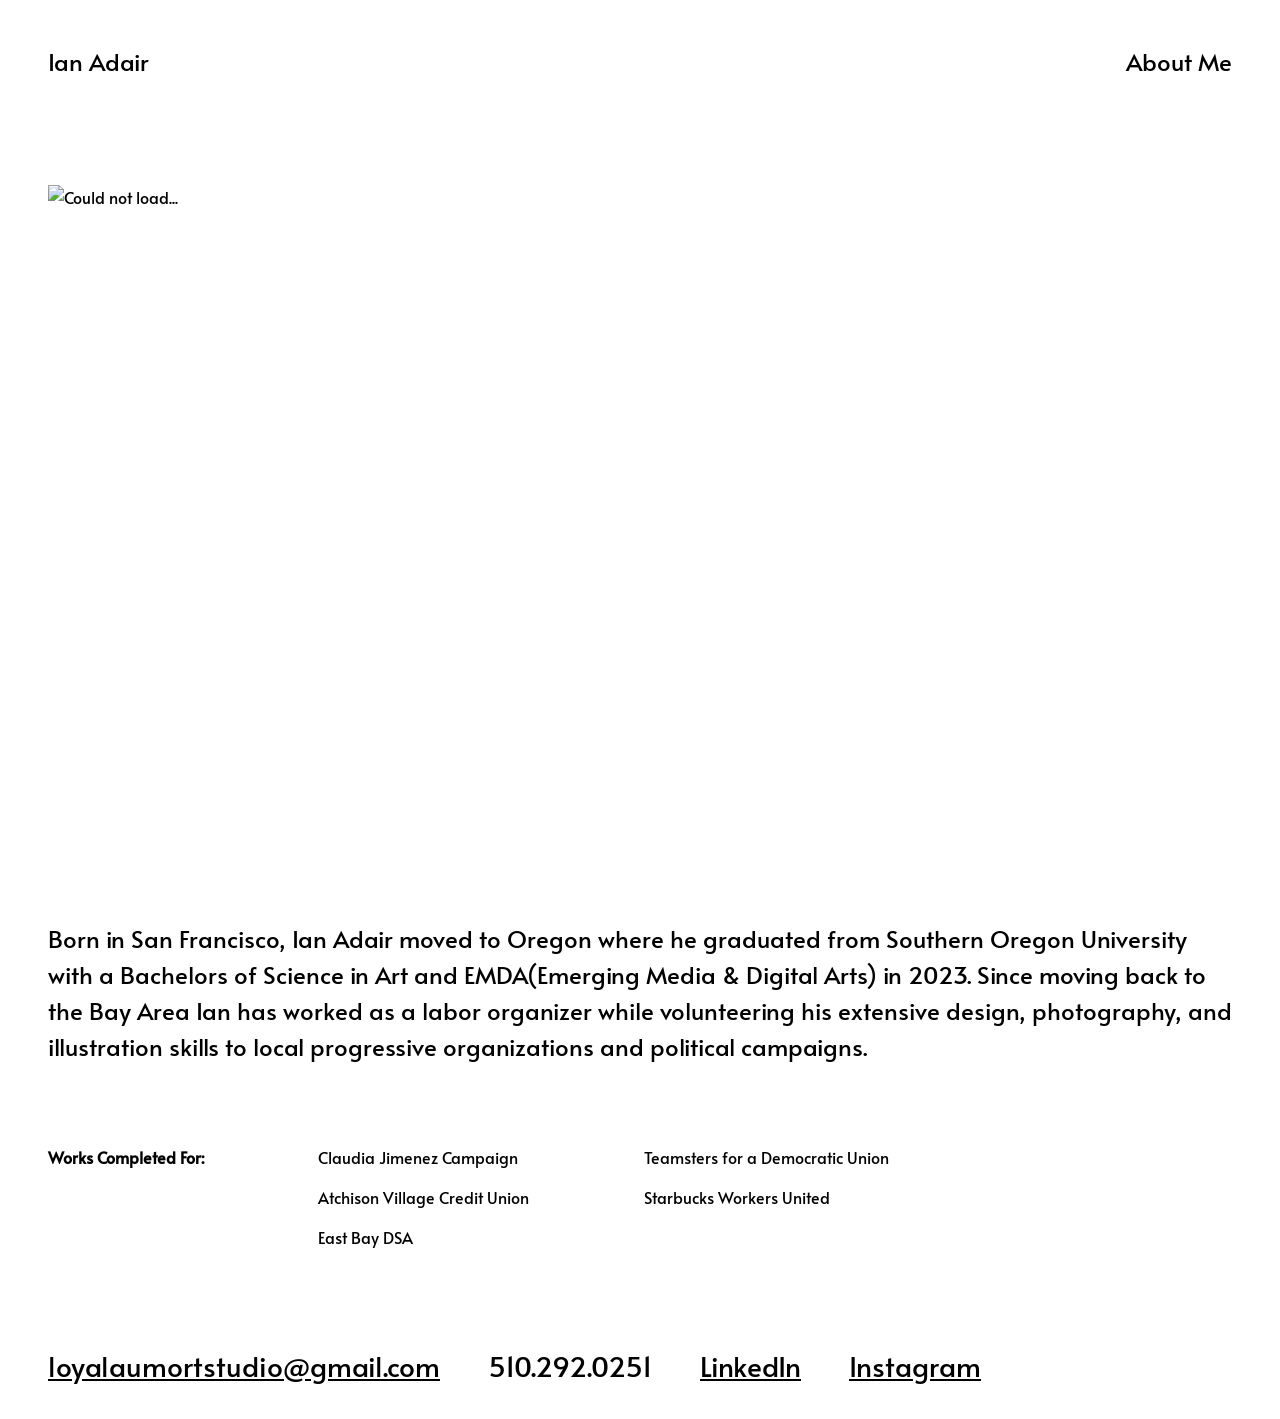
==== commit 5cf7a709: "added and replaced images" ====
--- a/about-me.html
+++ b/about-me.html
@@ -87,7 +87,7 @@
 		<main>
 			<div class="p-5 mt-5">
 				<div class="profile-image-container flex">
-					<img class="profile-image d-flex h-100 object-fit-contain" src="/assets/me.jpeg" alt="Could not load..."/>
+					<img width="100%" height="100%" class="profile-image d-flex h-100 object-fit-contain" src="/assets/me.jpeg" alt="Could not load..."/>
 				</div>
 				<div class="w-50"></div>
 				<div class="py-3">
@@ -121,8 +121,8 @@
         <footer>
 			<div class="fade-in footer-text-div px-5 pt-5 pb-3 h-20 w-100 d-flex flex-column text-break justify-content-start gap-5">
 				<div class="d-flex flex-wrap flex-row gap-2 gap-lg-5">
-					<a class="text-break text-decoration-underline fs-3 d-inline-flex fw-lighter" href="mailto:ianfisheggs@gmail.com">
-						ianfisheggs@gmail.com
+					<a class="text-break text-decoration-underline fs-3 d-inline-flex fw-lighter" href="mailto:loyalaumortstudio@gmail.com">
+						loyalaumortstudio@gmail.com
 					</a>
 					<p class="fs-3 fw-lighter text-break d-inline-flex">510.292.0251</p>
 					<a class="text-break text-decoration-underline fs-3 d-inline-flex fw-lighter" href="https://www.linkedin.com/in/ian-adair-78143824a/">
--- a/css/index.css
+++ b/css/index.css
@@ -9,7 +9,7 @@
     --modal-elements-display: none;
     --modal-background-image: url("");
 
-    --image-swap-time-on-screen: 0.5s;
+    --image-swap-time-on-screen: .75s;
 
     --document-overflow-mode: scroll;
 
@@ -285,7 +285,7 @@
 
 /* /about-me.html */
 .profile-image-container {
-    height: var(--me-photo-image-height) !important;
+    height: 80vh;
 }
 
 /* all */
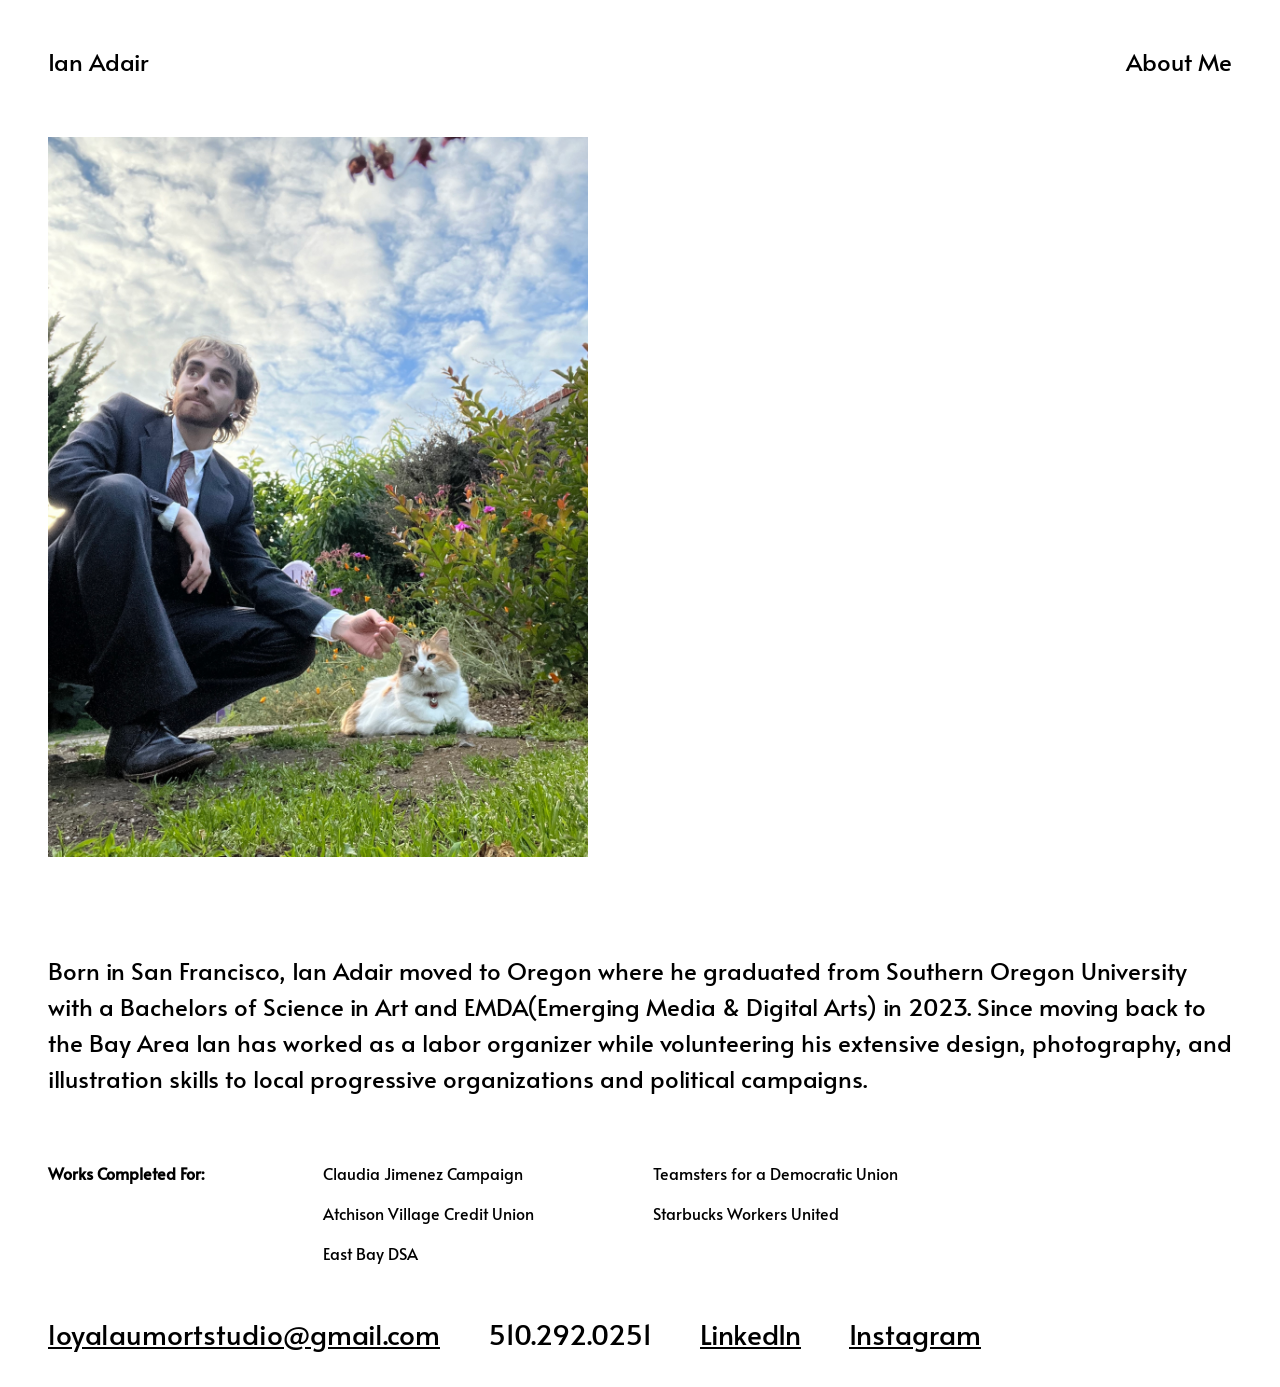
==== commit 9fff0e1c: "resolved some layout issues and missing meta tags, also added _headers file for caching" ====
--- a/about-me.html
+++ b/about-me.html
@@ -2,6 +2,8 @@
 
 <html lang="en">
     <head>
+		<meta charset="utf-8">
+		<meta name="viewport" content="width=device-width, initial-scale=1.0">
         <!--Site Metadata-->
 		<meta name="description" 
 		content=
@@ -22,7 +24,7 @@
 		"/>
 		<meta property="og:type" content="website"/>
 		<meta property="og:url" content="https://ianadair.net"/>
-		<meta property="og:image" content="https://ianadair.net/assets/me.jpeg"/>
+		<meta property="og:image" content="https://ianadair.net/assets/me_rotated.jpeg"/>
 		<meta property="og:image:type" content="image/jpg"/>
 		<meta property="og:image:alt" content="Ian Adair..."/>
 		<meta property="og:site_name" content="Ian Adair"/>
@@ -34,12 +36,11 @@
 		Born and raised in the Bay Area, Ian Adair is a principled progressive organizer with an 
 		extensive education in art in addition to years of blue-collar work experience.
 		"/>
-		<meta name="twitter:image" content="https://ianadair.net/assets/me.jpeg"/>
+		<meta name="twitter:image" content="https://ianadair.net/assets/me_rotated.jpeg"/>
 		<meta name="twitter:url" content="https://ianadair.net"/>
-		<link rel="icon" href="/assets/favicon.ico">
+		<link rel="icon" href="/assets/favicon.png">
         <!--CSS Linking-->
 		<link rel="stylesheet" type="text/css" href="/css/index.css"/>
-		<link rel="stylesheet" type="text/css" href="/css/media-queries.css"/>
 		<!--Fonts-->
 		<link rel="preconnect" href="https://fonts.googleapis.com">
 		<link rel="preconnect" href="https://fonts.gstatic.com" crossorigin>
@@ -62,7 +63,7 @@
 					"description": 
 					"Born and raised in the Bay Area, Ian Adair is a principled progressive organizer with an 
 					extensive education in art in addition to years of blue-collar work experience.",
-					"image": "https://ianadair.net/assets/me.jpeg",
+					"image": "https://ianadair.net/assets/me_rotated.jpeg",
 					"sameAs": [
 						"https://www.linkedin.com/in/ian-adair-78143824a/",
 						"https://www.instagram.com/loyalaumortstudio/"
@@ -77,7 +78,7 @@
         <header>
             <div class="h-25 mb-5 px-5 pt-5 pb-1 text-break">
                 <nav>
-                    <div class="d-flex w-full">
+                    <div class="d-flex w-100">
                         <h1 class="font-text fs-4 fw-medium"><a href="/">Ian Adair</a></h1>
                         <h1 class="font-text fs-4 fw-medium ms-auto"><a href="/about-me.html">About Me</a></h1>
                     </div>
@@ -85,13 +86,10 @@
             </div>
         </header>
 		<main>
-			<div class="p-5 mt-5">
-				<div class="profile-image-container flex">
-					<img width="100%" height="100%" class="profile-image d-flex h-100 object-fit-contain" src="/assets/me.jpeg" alt="Could not load..."/>
-				</div>
-				<div class="w-50"></div>
-				<div class="py-3">
-					<p class="font-text fade-in footer-text-div fs-4 fw-light">
+			<div class="d-flex flex-column gap-5 px-5">
+				<div class="d-flex profile-image-container"></div>
+				<div class=" d-flex">
+					<p class="font-text fade-in footer-text-div fs-4 fw-light mt-5">
 						Born in San Francisco, Ian Adair moved to Oregon where he graduated from 
 						Southern Oregon University with a Bachelors of Science in Art and 
 						EMDA(Emerging Media & Digital Arts) in 2023. Since moving back to 
@@ -100,21 +98,21 @@
 						progressive organizations and political campaigns.
 					</p>
 				</div>
-				<div class="fade-in footer-text-div mt-5 h-20 w-100 d-flex flex-row">
-					<div class="font-text w-20 fw-bold d-flex flex-column flex-grow-1 align-content-start">
+				<div class="fade-in flex-wrap footer-text-div h-20 w-100 d-flex flex-row gap-4">
+					<div class="font-text w-20 fw-bold d-flex flex-row flex-md-column flex-grow-1 align-content-start">
 						Works Completed For:
 					</div>
-					<div class="w-20 d-flex flex-column flex-grow-1 gap-3">
-						<div class="font-text flex">Claudia Jimenez Campaign</div>
-						<div class="font-text flex">Atchison Village Credit Union</div>
-						<div class="font-text flex">East Bay DSA</div>
+					<div class="d-flex flex-row flex-md-column flex-grow-1 gap-3">
+						<div class="font-text d-flex">Claudia Jimenez Campaign</div>
+						<div class="font-text d-flex">Atchison Village Credit Union</div>
+						<div class="font-text d-flex">East Bay DSA</div>
 					</div>
-					<div class="w-20 d-flex flex-column flex-grow-1 gap-3">
-						<div class="font-text flex">Teamsters for a Democratic Union</div>
-						<div class="font-text flex">Starbucks Workers United</div>
+					<div class="w-20 d-flex flex-row flex-md-column flex-grow-1 gap-3">
+						<div class="font-text d-flex">Teamsters for a Democratic Union</div>
+						<div class="font-text d-flex">Starbucks Workers United</div>
 					</div>
-					<div class="w-20 d-flex flex-column flex-grow-1"></div>
-					<div class="w-20 d-flex flex-column flex-grow-1"></div>
+					<div class="w-20 d-flex flex-row flex-md-column flex-grow-1"></div>
+					<div class="w-20 d-flex flex-row flex-md-column flex-grow-1"></div>
 				</div>
 			</div>
 		</main>
--- a/css/index.css
+++ b/css/index.css
@@ -20,6 +20,12 @@
 
     --modal-image-width: clamp(var(--image-width), calc(var(--image-width) * var(--modal-scaling-multiplier)), 100%);
     --modal-image-height: clamp(var(--image-height), calc(var(--image-height) * var(--modal-scaling-multiplier)), 100%);
+}
+
+@media (width >= 2500px) {
+    :root {
+        --image-width: 1000px !important;
+    }
 }
 
 a {
@@ -285,7 +291,12 @@
 
 /* /about-me.html */
 .profile-image-container {
-    height: 80vh;
+    height: var(--me-photo-image-height);
+    width: 100%;
+    background-image: url("/assets/me.jpeg");
+    background-repeat: no-repeat;
+    background-position: left center;
+    background-size: contain;
 }
 
 /* all */
